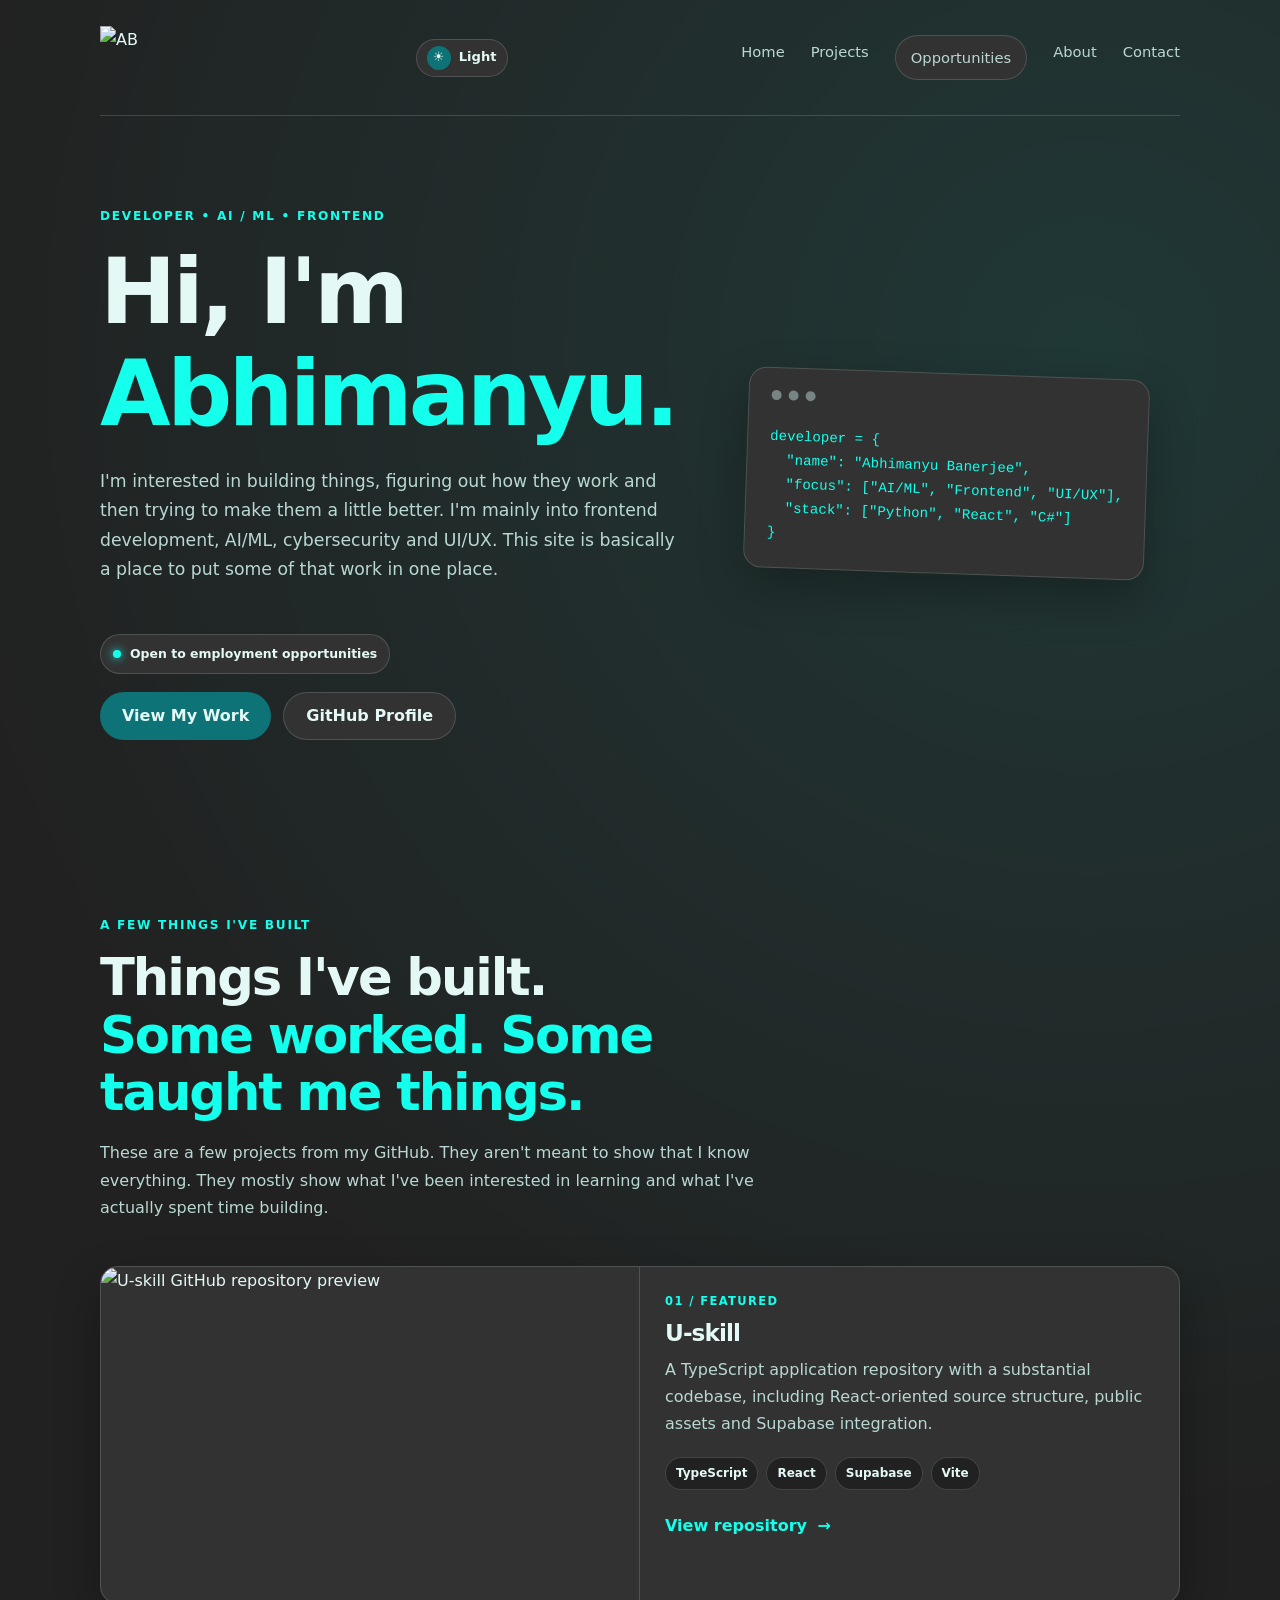
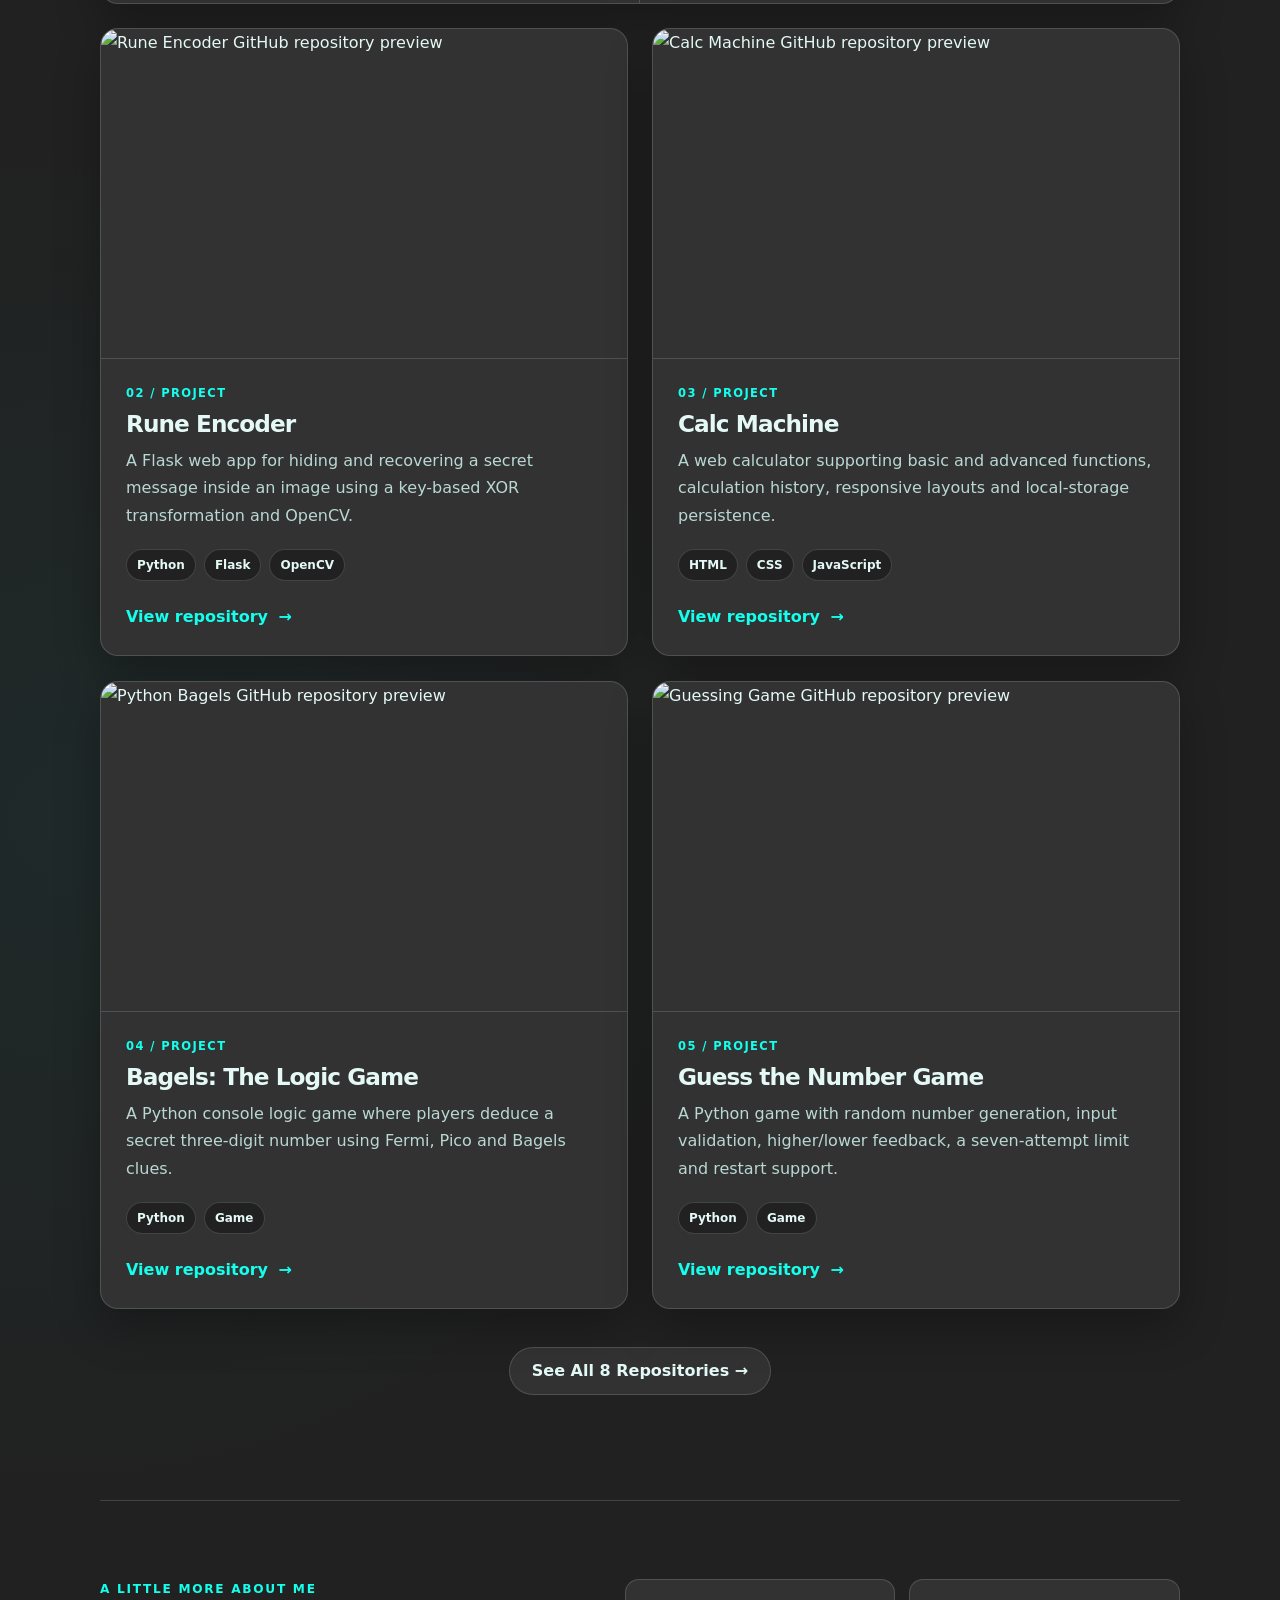
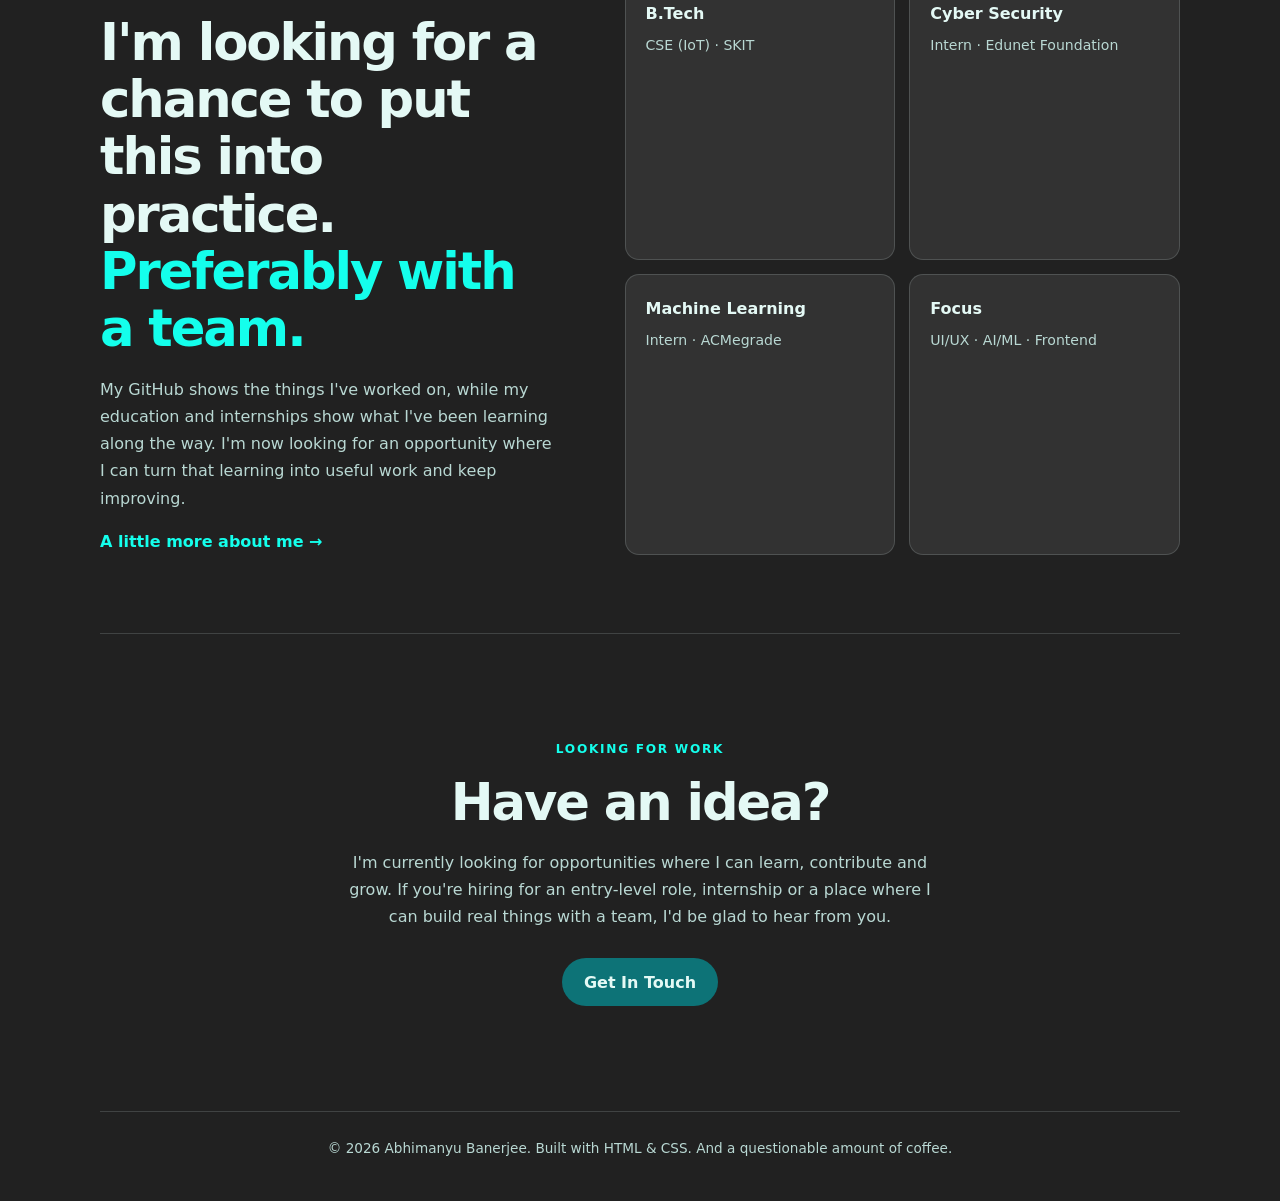
==== index.html @ d5d36a94 "Add files via upload" ====
<!DOCTYPE html>
<html lang="en">
<head>
    <meta charset="UTF-8">
    <meta name="viewport" content="width=device-width, initial-scale=1.0">
    <meta name="description" content="Abhimanyu Banerjee's developer portfolio, projects, experience and skills.">
    <title>Abhimanyu Banerjee | Developer Portfolio</title>
    <link rel="stylesheet" href="style.css">
    <script src="theme.js"></script>
</head>

<body>
    <header class="site-header">
        <a class="logo" href="index.html" aria-label="Abhimanyu Banerjee"><img src="assets/ab-logo.png" alt="AB"></a>
        <button class="theme-toggle" type="button">
    <span class="theme-icon" aria-hidden="true">☀</span>
    <span class="theme-label">Light</span>
</button>
        <nav class="nav" aria-label="Main navigation">
            <a href="#home">Home</a>
            <a href="#projects">Projects</a>
            <a href="public/opportunities.html" class="nav-opportunities">Opportunities</a>
            <a href="public/about.html">About</a>
            <a href="public/contact.html">Contact</a>
        </nav>
    </header>

    <main>
        <section class="hero" id="home">
            <div class="hero-content">
                <p class="eyebrow">DEVELOPER • AI / ML • FRONTEND</p>
                <h1>Hi, I'm <span>Abhimanyu.</span></h1>
                <p class="hero-text">
                    I'm interested in building things, figuring out how they work and then trying
                    to make them a little better. I'm mainly into frontend development,
                    AI/ML, cybersecurity and UI/UX. This site is basically a place to
                    put some of that work in one place.
                </p>
                <div class="availability-badge">Open to employment opportunities</div>
                <div class="hero-actions">
                    <a class="button primary" href="#projects">View My Work</a>
                    <a class="button secondary" href="https://github.com/SAMA-bot" target="_blank" rel="noopener noreferrer">GitHub Profile</a>
                </div>
            </div>

            <div class="hero-card" aria-hidden="true">
                <div class="code-window">
                    <div class="window-dots"><span></span><span></span><span></span></div>
                    <pre><code>developer = {
  "name": "Abhimanyu Banerjee",
  "focus": ["AI/ML", "Frontend", "UI/UX"],
  "stack": ["Python", "React", "C#"]
}</code></pre>
                </div>
            </div>
        </section>

        <section class="projects-section" id="projects">
            <div class="section-heading">
                <p class="eyebrow">A FEW THINGS I'VE BUILT</p>
                <h2>Things I've built.<br><span>Some worked. Some taught me things.</span></h2>
                <p>
                    These are a few projects from my GitHub. They aren't meant to show that I know
                    everything. They mostly show what I've been interested in learning and
                    what I've actually spent time building.
                </p>
            </div>

            <div class="project-grid">
                <article class="project-card featured">
                    <a class="project-image-link" href="https://github.com/SAMA-bot/U-skill" target="_blank" rel="noopener noreferrer">
                        <img src="https://opengraph.githubassets.com/1/SAMA-bot/U-skill" alt="U-skill GitHub repository preview">
                    </a>
                    <div class="project-content">
                        <p class="project-number">01 / FEATURED</p>
                        <h3>U-skill</h3>
                        <p>
                            A TypeScript application repository with a substantial codebase,
                            including React-oriented source structure, public assets and
                            Supabase integration.
                        </p>
                        <div class="tech-tags">
                            <span>TypeScript</span><span>React</span><span>Supabase</span><span>Vite</span>
                        </div>
                        <a class="project-link" href="https://github.com/SAMA-bot/U-skill" target="_blank" rel="noopener noreferrer">View repository <span>→</span></a>
                    </div>
                </article>

                <article class="project-card">
                    <a class="project-image-link" href="https://github.com/SAMA-bot/rune-encoder" target="_blank" rel="noopener noreferrer">
                        <img src="https://opengraph.githubassets.com/1/SAMA-bot/rune-encoder" alt="Rune Encoder GitHub repository preview">
                    </a>
                    <div class="project-content">
                        <p class="project-number">02 / PROJECT</p>
                        <h3>Rune Encoder</h3>
                        <p>A Flask web app for hiding and recovering a secret message inside an image using a key-based XOR transformation and OpenCV.</p>
                        <div class="tech-tags"><span>Python</span><span>Flask</span><span>OpenCV</span></div>
                        <a class="project-link" href="https://github.com/SAMA-bot/rune-encoder" target="_blank" rel="noopener noreferrer">View repository <span>→</span></a>
                    </div>
                </article>

                <article class="project-card">
                    <a class="project-image-link" href="https://github.com/SAMA-bot/Calc-Machine" target="_blank" rel="noopener noreferrer">
                        <img src="https://opengraph.githubassets.com/1/SAMA-bot/Calc-Machine" alt="Calc Machine GitHub repository preview">
                    </a>
                    <div class="project-content">
                        <p class="project-number">03 / PROJECT</p>
                        <h3>Calc Machine</h3>
                        <p>A web calculator supporting basic and advanced functions, calculation history, responsive layouts and local-storage persistence.</p>
                        <div class="tech-tags"><span>HTML</span><span>CSS</span><span>JavaScript</span></div>
                        <a class="project-link" href="https://github.com/SAMA-bot/Calc-Machine" target="_blank" rel="noopener noreferrer">View repository <span>→</span></a>
                    </div>
                </article>

                <article class="project-card">
                    <a class="project-image-link" href="https://github.com/SAMA-bot/python-bagle" target="_blank" rel="noopener noreferrer">
                        <img src="https://opengraph.githubassets.com/1/SAMA-bot/python-bagle" alt="Python Bagels GitHub repository preview">
                    </a>
                    <div class="project-content">
                        <p class="project-number">04 / PROJECT</p>
                        <h3>Bagels: The Logic Game</h3>
                        <p>A Python console logic game where players deduce a secret three-digit number using Fermi, Pico and Bagels clues.</p>
                        <div class="tech-tags"><span>Python</span><span>Game</span></div>
                        <a class="project-link" href="https://github.com/SAMA-bot/python-bagle" target="_blank" rel="noopener noreferrer">View repository <span>→</span></a>
                    </div>
                </article>

                <article class="project-card">
                    <a class="project-image-link" href="https://github.com/SAMA-bot/Guessing-Game" target="_blank" rel="noopener noreferrer">
                        <img src="https://opengraph.githubassets.com/1/SAMA-bot/Guessing-Game" alt="Guessing Game GitHub repository preview">
                    </a>
                    <div class="project-content">
                        <p class="project-number">05 / PROJECT</p>
                        <h3>Guess the Number Game</h3>
                        <p>A Python game with random number generation, input validation, higher/lower feedback, a seven-attempt limit and restart support.</p>
                        <div class="tech-tags"><span>Python</span><span>Game</span></div>
                        <a class="project-link" href="https://github.com/SAMA-bot/Guessing-Game" target="_blank" rel="noopener noreferrer">View repository <span>→</span></a>
                    </div>
                </article>
            </div>

            <div class="all-projects">
                <a class="button secondary" href="https://github.com/SAMA-bot?tab=repositories" target="_blank" rel="noopener noreferrer">See All 8 Repositories →</a>
            </div>
        </section>

        <section class="resume-strip">
            <div>
                <p class="eyebrow">A LITTLE MORE ABOUT ME</p>
                <h2>I'm looking for a chance to put this into practice.<br><span>Preferably with a team.</span></h2>
                <p>
                    My GitHub shows the things I've worked on, while my education and internships
                    show what I've been learning along the way. I'm now looking for an
                    opportunity where I can turn that learning into useful work and keep improving.
                </p>
                <a class="text-link" href="public/about.html">A little more about me →</a>
            </div>

            <div class="resume-facts">
                <div class="fact"><strong>B.Tech</strong><span>CSE (IoT) · SKIT</span></div>
                <div class="fact"><strong>Cyber Security</strong><span>Intern · Edunet Foundation</span></div>
                <div class="fact"><strong>Machine Learning</strong><span>Intern · ACMegrade</span></div>
                <div class="fact"><strong>Focus</strong><span>UI/UX · AI/ML · Frontend</span></div>
            </div>
        </section>

        <section class="contact-cta">
            <p class="eyebrow">LOOKING FOR WORK</p>
            <h2>Have an idea?</h2>
            <p>I'm currently looking for opportunities where I can learn, contribute and grow.
                    If you're hiring for an entry-level role, internship or a place where I can
                    build real things with a team, I'd be glad to hear from you.</p>
            <a class="button primary" href="public/contact.html">Get In Touch</a>
        </section>
    </main>

    <footer class="site-footer">
        <p>© 2026 Abhimanyu Banerjee. Built with HTML &amp; CSS. And a questionable amount of coffee.</p>
    </footer>
</body>
</html>
---- style.css ----
/* =========================================
   Portfolio Website
   Reworked using resume + GitHub as sources
   ========================================= */

:root {
    --bg: #212121;
    --surface: #323232;
    --surface-hover: #3b3b3b;
    --text: #E4F9F5;
    --muted: #b9d8d3;
    --accent: #0D7377;
    --accent-hover: #14FFEC;
    --border: rgba(228, 249, 245, 0.16);
    --input-bg: #212121;
    --button-text: #E4F9F5;
    --shadow: 0 18px 45px rgba(0, 0, 0, 0.28);
    --radius: 18px;
    --max-width: 1080px;
}

[data-theme="light"] {
    --bg: #E4F9F5;
    --surface: #30E3CA;
    --surface-hover: #a8eee3;
    --text: #40514E;
    --muted: #40514E;
    --accent: #11999E;
    --accent-hover: #0D7377;
    --border: rgba(64, 81, 78, 0.20);
    --input-bg: #f4fffd;
    --button-text: #E4F9F5;
    --shadow: 0 18px 45px rgba(64, 81, 78, 0.14);
}

* { box-sizing: border-box; }

html { scroll-behavior: smooth; }

body {
    margin: 0;
    min-height: 100vh;
    background:
        radial-gradient(circle at 85% 8%, rgba(20, 255, 236, 0.10), transparent 28%),
        radial-gradient(circle at 5% 55%, rgba(13, 115, 119, 0.10), transparent 25%),
        var(--bg);
    color: var(--text);
    font-family: Inter, ui-sans-serif, system-ui, -apple-system, BlinkMacSystemFont,
        "Segoe UI", sans-serif;
    line-height: 1.7;
}

a { color: inherit; text-decoration: none; }
img { display: block; max-width: 100%; }

main {
    width: min(var(--max-width), calc(100% - 48px));
    margin: 0 auto;
}

.site-header {
    width: min(var(--max-width), calc(100% - 48px));
    margin: 0 auto;
    padding: 26px 0;
    display: flex;
    align-items: center;
    justify-content: space-between;
    border-bottom: 1px solid var(--border);
}

.logo {
    display: inline-flex;
    align-items: center;
    width: 82px;
    height: 63px;
}

.logo img {
    width: 82px;
    height: 63px;
    object-fit: contain;
}

.nav {
    display: flex;
    gap: 26px;
    flex-wrap: wrap;
    justify-content: flex-end;
}

.nav a {
    color: var(--muted);
    font-size: 0.92rem;
    transition: color 180ms ease;
}

.nav a:hover { color: var(--text); }

.eyebrow {
    margin: 0 0 14px;
    color: var(--accent-hover);
    font-size: 0.76rem;
    font-weight: 800;
    letter-spacing: 0.14em;
}

h1, h2, h3 {
    line-height: 1.12;
    letter-spacing: -0.04em;
}

h1 {
    margin: 0 0 22px;
    font-size: clamp(3rem, 8vw, 5.7rem);
}

h1 span, h2 span { color: var(--accent-hover); }

h2 {
    margin: 0 0 18px;
    font-size: clamp(2rem, 5vw, 3.2rem);
}

h3 { margin: 0 0 10px; font-size: 1.45rem; }

p { color: var(--muted); }

.button {
    display: inline-flex;
    align-items: center;
    justify-content: center;
    min-height: 48px;
    padding: 0 22px;
    border-radius: 999px;
    font-weight: 750;
    transition: transform 180ms ease, background 180ms ease, border-color 180ms ease;
}

.button:hover { transform: translateY(-3px); }

.button.primary { background: var(--accent); color: var(--button-text); }
.button.primary:hover { background: var(--accent-hover); }

.button.secondary {
    border: 1px solid var(--border);
    background: var(--surface);
    color: var(--text);
}

.button.secondary:hover {
    border-color: rgba(20, 255, 236, 0.55);
    background: var(--surface-hover);
}

/* Hero */
.hero {
    min-height: 650px;
    padding: 90px 0 105px;
    display: grid;
    grid-template-columns: 1.1fr 0.9fr;
    gap: 70px;
    align-items: center;
}

.hero-text {
    max-width: 650px;
    margin: 0 0 30px;
    font-size: 1.08rem;
}

.hero-actions { display: flex; flex-wrap: wrap; gap: 12px; }

.hero-card { display: flex; justify-content: center; }

.code-window {
    width: 100%;
    padding: 22px;
    border: 1px solid var(--border);
    border-radius: var(--radius);
    background: var(--surface);
    box-shadow: var(--shadow);
    transform: rotate(2deg);
    transition: transform 250ms ease;
}

.code-window:hover { transform: rotate(0deg) translateY(-5px); }

.window-dots { display: flex; gap: 7px; margin-bottom: 25px; }
.window-dots span {
    width: 10px; height: 10px; border-radius: 50%;
    background: var(--muted); opacity: 0.5;
}

.code-window pre { margin: 0; overflow-x: auto; }
.code-window code {
    color: var(--accent-hover);
    font-family: "SFMono-Regular", Consolas, "Liberation Mono", monospace;
    font-size: 0.88rem;
}

/* Projects */
.projects-section { padding: 70px 0 105px; }

.section-heading { max-width: 700px; margin-bottom: 45px; }
.section-heading p:last-child { margin-bottom: 0; }

.project-grid {
    display: grid;
    grid-template-columns: repeat(2, 1fr);
    gap: 24px;
}

.project-card {
    overflow: hidden;
    border: 1px solid var(--border);
    border-radius: var(--radius);
    background: var(--surface);
    box-shadow: var(--shadow);
    transition: transform 220ms ease, border-color 220ms ease;
}

.project-card:hover {
    transform: translateY(-7px);
    border-color: rgba(20, 255, 236, 0.40);
}

.project-card.featured {
    grid-column: span 2;
    display: grid;
    grid-template-columns: 1fr 1fr;
}

.project-image-link {
    display: block;
    overflow: hidden;
    border-bottom: 1px solid var(--border);
}

.project-card.featured .project-image-link {
    border-bottom: 0;
    border-right: 1px solid var(--border);
}

.project-image-link img {
    width: 100%;
    aspect-ratio: 16 / 10;
    object-fit: cover;
    transition: transform 350ms ease;
}

.project-card:hover .project-image-link img { transform: scale(1.035); }

.project-content { padding: 25px; }

.project-number {
    margin: 0 0 8px;
    color: var(--accent-hover);
    font-size: 0.72rem;
    font-weight: 800;
    letter-spacing: 0.12em;
}

.project-content p:not(.project-number) { margin: 0 0 20px; }

.tech-tags {
    display: flex;
    flex-wrap: wrap;
    gap: 8px;
    margin: 0 0 22px;
}

.tech-tags span {
    padding: 5px 10px;
    border: 1px solid var(--border);
    border-radius: 999px;
    color: var(--text);
    background: var(--input-bg);
    font-size: 0.75rem;
    font-weight: 700;
}

.project-link, .text-link {
    color: var(--accent-hover);
    font-weight: 750;
}

.project-link span {
    display: inline-block;
    margin-left: 5px;
    transition: transform 180ms ease;
}

.project-link:hover span { transform: translateX(5px); }

.all-projects {
    display: flex;
    justify-content: center;
    margin-top: 38px;
}

/* About / resume snapshot */
.resume-strip {
    padding: 78px 0;
    display: grid;
    grid-template-columns: 0.9fr 1.1fr;
    gap: 70px;
    border-top: 1px solid var(--border);
    border-bottom: 1px solid var(--border);
}

.resume-strip p { margin-top: 0; }

.resume-facts {
    display: grid;
    grid-template-columns: repeat(2, 1fr);
    gap: 14px;
}

.fact {
    padding: 20px;
    border: 1px solid var(--border);
    border-radius: 14px;
    background: var(--surface);
}

.fact strong {
    display: block;
    margin-bottom: 4px;
    color: var(--text);
}

.fact span { color: var(--muted); font-size: 0.88rem; }

/* Contact CTA */
.contact-cta {
    padding: 105px 0;
    text-align: center;
}

.contact-cta p:not(.eyebrow) {
    max-width: 600px;
    margin: 0 auto 28px;
}

.site-footer {
    width: min(var(--max-width), calc(100% - 48px));
    margin: 0 auto;
    padding: 25px 0 40px;
    border-top: 1px solid var(--border);
    text-align: center;
}

.site-footer p { margin: 0; font-size: 0.85rem; }

@media (max-width: 820px) {
    .hero, .resume-strip { grid-template-columns: 1fr; gap: 42px; }
    .project-card.featured { grid-column: auto; display: block; }
    .project-card.featured .project-image-link {
        border-right: 0;
        border-bottom: 1px solid var(--border);
    }
}

@media (max-width: 600px) {
    main, .site-header, .site-footer {
        width: min(100% - 36px, var(--max-width));
    }

    .site-header { align-items: flex-start; gap: 18px; }
    .nav { gap: 12px; }
    .nav a { font-size: 0.8rem; }

    h1 { font-size: 3.1rem; }
    .hero { min-height: auto; padding: 58px 0 75px; }
    .projects-section, .contact-cta { padding-top: 65px; padding-bottom: 75px; }
    .resume-facts, .project-grid { grid-template-columns: 1fr; }
}

@media (prefers-reduced-motion: reduce) {
    html { scroll-behavior: auto; }
    *, *::before { transition-duration: 0.01ms !important; }
}

/* Theme switcher */
.theme-toggle {
    display: inline-flex;
    align-items: center;
    gap: 8px;
    min-height: 38px;
    padding: 6px 10px;
    border: 1px solid var(--border);
    border-radius: 999px;
    background: var(--surface);
    color: var(--text);
    cursor: pointer;
    font: inherit;
    font-size: 0.82rem;
    font-weight: 750;
    transition: transform 180ms ease, border-color 180ms ease, background 180ms ease;
}

.theme-toggle:hover {
    transform: translateY(-2px);
    border-color: var(--accent-hover);
}

.theme-toggle .theme-icon {
    display: inline-grid;
    width: 24px;
    height: 24px;
    place-items: center;
    border-radius: 50%;
    background: var(--accent);
    color: var(--button-text);
    font-size: 0.82rem;
}

[data-theme="light"] .theme-toggle .theme-icon {
    background: var(--accent);
}

.availability-badge {
    display: inline-flex;
    align-items: center;
    gap: 9px;
    width: fit-content;
    margin-top: 20px;
    padding: 8px 12px;
    border: 1px solid var(--border);
    border-radius: 999px;
    background: var(--surface);
    color: var(--text);
    font-size: 0.78rem;
    font-weight: 750;
    margin-bottom: 18px;
}

.availability-badge::before {
    content: "";
    width: 8px;
    height: 8px;
    border-radius: 50%;
    background: var(--accent-hover);
    box-shadow: 0 0 10px var(--accent-hover);
}

/* Step 6: employment-focused sections */
.looking-for {
    padding: 90px 0 100px;
    border-top: 1px solid var(--border);
}

.looking-for .section-heading {
    max-width: 720px;
    margin-bottom: 42px;
}

.looking-for .section-heading p:last-child {
    margin-bottom: 0;
}

.looking-grid {
    display: grid;
    grid-template-columns: repeat(3, 1fr);
    gap: 18px;
}

.looking-grid article {
    padding: 28px;
    border: 1px solid var(--border);
    border-radius: var(--radius);
    background: var(--surface);
    box-shadow: var(--shadow);
}

.looking-grid article > span {
    color: var(--accent-hover);
    font-size: 0.72rem;
    font-weight: 800;
    letter-spacing: 0.12em;
}

.looking-grid h3 {
    margin: 22px 0 10px;
    font-size: 1.2rem;
}

.looking-grid p {
    margin: 0;
}

.about-cta {
    margin: 75px 0 95px;
    padding: 48px;
    border: 1px solid var(--border);
    border-radius: var(--radius);
    background: var(--surface);
    text-align: center;
    box-shadow: var(--shadow);
}

.about-cta p:not(.eyebrow) {
    max-width: 650px;
    margin: 0 auto 28px;
}

@media (max-width: 820px) {
    .looking-grid {
        grid-template-columns: 1fr;
    }
}

@media (max-width: 600px) {
    .looking-for {
        padding: 65px 0 75px;
    }

    .about-cta {
        margin: 55px 0 70px;
        padding: 30px 22px;
    }
}


/* =========================================
   Step 7 — Final visual polish
   Subtle motion, focus states and depth.
   No project/resume data is changed.
   ========================================= */

/* Smooth page entrance */
body {
    animation: page-in 420ms ease both;
}

@keyframes page-in {
    from { opacity: 0; }
    to { opacity: 1; }
}

/* Header */
.site-header {
    position: relative;
}

.logo {
    transition: transform 180ms ease, filter 180ms ease;
}

.logo:hover {
    transform: translateY(-2px);
    filter: drop-shadow(0 0 12px rgba(20, 255, 236, 0.24));
}

.nav a {
    position: relative;
    padding: 4px 0;
}

.nav a::after {
    content: "";
    position: absolute;
    left: 0;
    right: 100%;
    bottom: 0;
    height: 2px;
    border-radius: 999px;
    background: var(--accent-hover);
    transition: right 180ms ease;
}

.nav a:hover::after,
.nav a:focus-visible::after {
    right: 0;
}

/* Hero */
.hero-content {
    animation: hero-copy-in 600ms 80ms cubic-bezier(.2,.8,.2,1) both;
}

.hero-card {
    animation: hero-card-in 700ms 180ms cubic-bezier(.2,.8,.2,1) both;
}

@keyframes hero-copy-in {
    from { opacity: 0; transform: translateY(16px); }
    to { opacity: 1; transform: translateY(0); }
}

@keyframes hero-card-in {
    from { opacity: 0; transform: translateY(20px); }
    to { opacity: 1; transform: translateY(0); }
}

.code-window {
    transition: transform 280ms ease, box-shadow 280ms ease, border-color 280ms ease;
}

.code-window:hover {
    box-shadow: 0 22px 55px rgba(0, 0, 0, 0.34);
    border-color: rgba(20, 255, 236, 0.30);
}

/* Availability badge */
.availability-badge {
    transition: transform 180ms ease, border-color 180ms ease, background 180ms ease;
}

.availability-badge:hover {
    transform: translateY(-2px);
    border-color: rgba(20, 255, 236, 0.34);
}

/* Buttons */
.button:focus-visible,
.theme-toggle:focus-visible,
.project-link:focus-visible,
.text-link:focus-visible,
.nav a:focus-visible,
.logo:focus-visible {
    outline: 2px solid var(--accent-hover);
    outline-offset: 4px;
}

/* Project cards */
.project-card {
    will-change: transform;
    transition:
        transform 240ms cubic-bezier(.2,.8,.2,1),
        border-color 220ms ease,
        box-shadow 240ms ease;
}

.project-card:hover {
    box-shadow: 0 24px 55px rgba(0, 0, 0, 0.24);
}

.project-card:nth-child(2) { transition-delay: 20ms; }
.project-card:nth-child(3) { transition-delay: 40ms; }
.project-card:nth-child(4) { transition-delay: 60ms; }
.project-card:nth-child(5) { transition-delay: 80ms; }

.tech-tags span {
    transition: transform 160ms ease, border-color 160ms ease, background 160ms ease;
}

.tech-tags span:hover {
    transform: translateY(-2px);
    border-color: rgba(20, 255, 236, 0.35);
    background: var(--surface-hover);
}

/* Employment cards */
.looking-grid article {
    transition: transform 220ms ease, border-color 220ms ease, box-shadow 220ms ease;
}

.looking-grid article:hover {
    transform: translateY(-5px);
    border-color: rgba(20, 255, 236, 0.35);
    box-shadow: 0 20px 45px rgba(0, 0, 0, 0.20);
}

/* Resume facts */
.fact {
    transition: transform 200ms ease, border-color 200ms ease;
}

.fact:hover {
    transform: translateY(-3px);
    border-color: rgba(20, 255, 236, 0.30);
}

/* Better selection color */
::selection {
    background: var(--accent-hover);
    color: var(--bg);
}

/* Keep motion accessible */
@media (prefers-reduced-motion: reduce) {
    body,
    .hero-content,
    .hero-card {
        animation: none !important;
    }

    .logo,
    .code-window,
    .button,
    .project-card,
    .looking-grid article,
    .fact,
    .availability-badge,
    .tech-tags span {
        transition: none !important;
    }
}

/* Opportunities navigation button */
.nav a.nav-opportunities {
    padding: 9px 15px;
    border: 1px solid var(--border);
    border-radius: 999px;
    background: var(--surface);
    transition: transform 180ms ease, border-color 180ms ease, background 180ms ease, box-shadow 180ms ease;
}

.nav a.nav-opportunities::after {
    display: none;
}

.nav a.nav-opportunities:hover,
.nav a.nav-opportunities:focus-visible {
    transform: translateY(-2px);
    border-color: var(--accent-hover);
    background: var(--surface-hover);
    box-shadow: 0 8px 22px rgba(0, 0, 0, 0.16);
}

.nav a.nav-opportunities:active {
    transform: translateY(0);
}

/* Opportunities page */
.opportunities-page {
    padding: 100px 0 80px;
}

.page-intro {
    max-width: 820px;
    margin-bottom: 55px;
}

.page-intro h1 {
    margin: 16px 0 22px;
    font-size: clamp(3rem, 7vw, 6rem);
    line-height: 0.98;
    letter-spacing: -0.05em;
}

.page-lead {
    max-width: 760px;
    font-size: 1.2rem;
    line-height: 1.75;
}

.opportunity-content {
    display: grid;
    grid-template-columns: repeat(3, 1fr);
    gap: 18px;
}

.opportunity-card {
    padding: 32px;
    border: 1px solid var(--border);
    border-radius: var(--radius);
    background: var(--surface);
    box-shadow: var(--shadow);
    transition: transform 220ms ease, border-color 220ms ease, box-shadow 220ms ease;
}

.opportunity-card:hover {
    transform: translateY(-5px);
    border-color: rgba(20, 255, 236, 0.35);
    box-shadow: 0 20px 45px rgba(0, 0, 0, 0.20);
}

.opportunity-card > span {
    color: var(--accent-hover);
    font-size: 0.72rem;
    font-weight: 800;
    letter-spacing: 0.12em;
}

.opportunity-card h2 {
    margin: 22px 0 12px;
    font-size: 1.35rem;
}

.opportunity-card p {
    margin: 0;
    line-height: 1.7;
}

.opportunity-footer {
    max-width: 760px;
    margin: 90px auto 20px;
    padding: 46px;
    border: 1px solid var(--border);
    border-radius: var(--radius);
    background: var(--surface);
    box-shadow: var(--shadow);
    text-align: center;
}

.opportunity-footer h2 {
    margin: 14px 0;
}

.opportunity-footer > p:not(.eyebrow) {
    margin: 0 auto 28px;
    line-height: 1.7;
}

.opportunity-footer .hero-actions {
    justify-content: center;
}

@media (max-width: 820px) {
    .opportunity-content {
        grid-template-columns: 1fr;
    }
}

@media (max-width: 600px) {
    .opportunities-page {
        padding: 70px 0 55px;
    }

    .opportunity-footer {
        margin-top: 65px;
        padding: 30px 22px;
    }
}
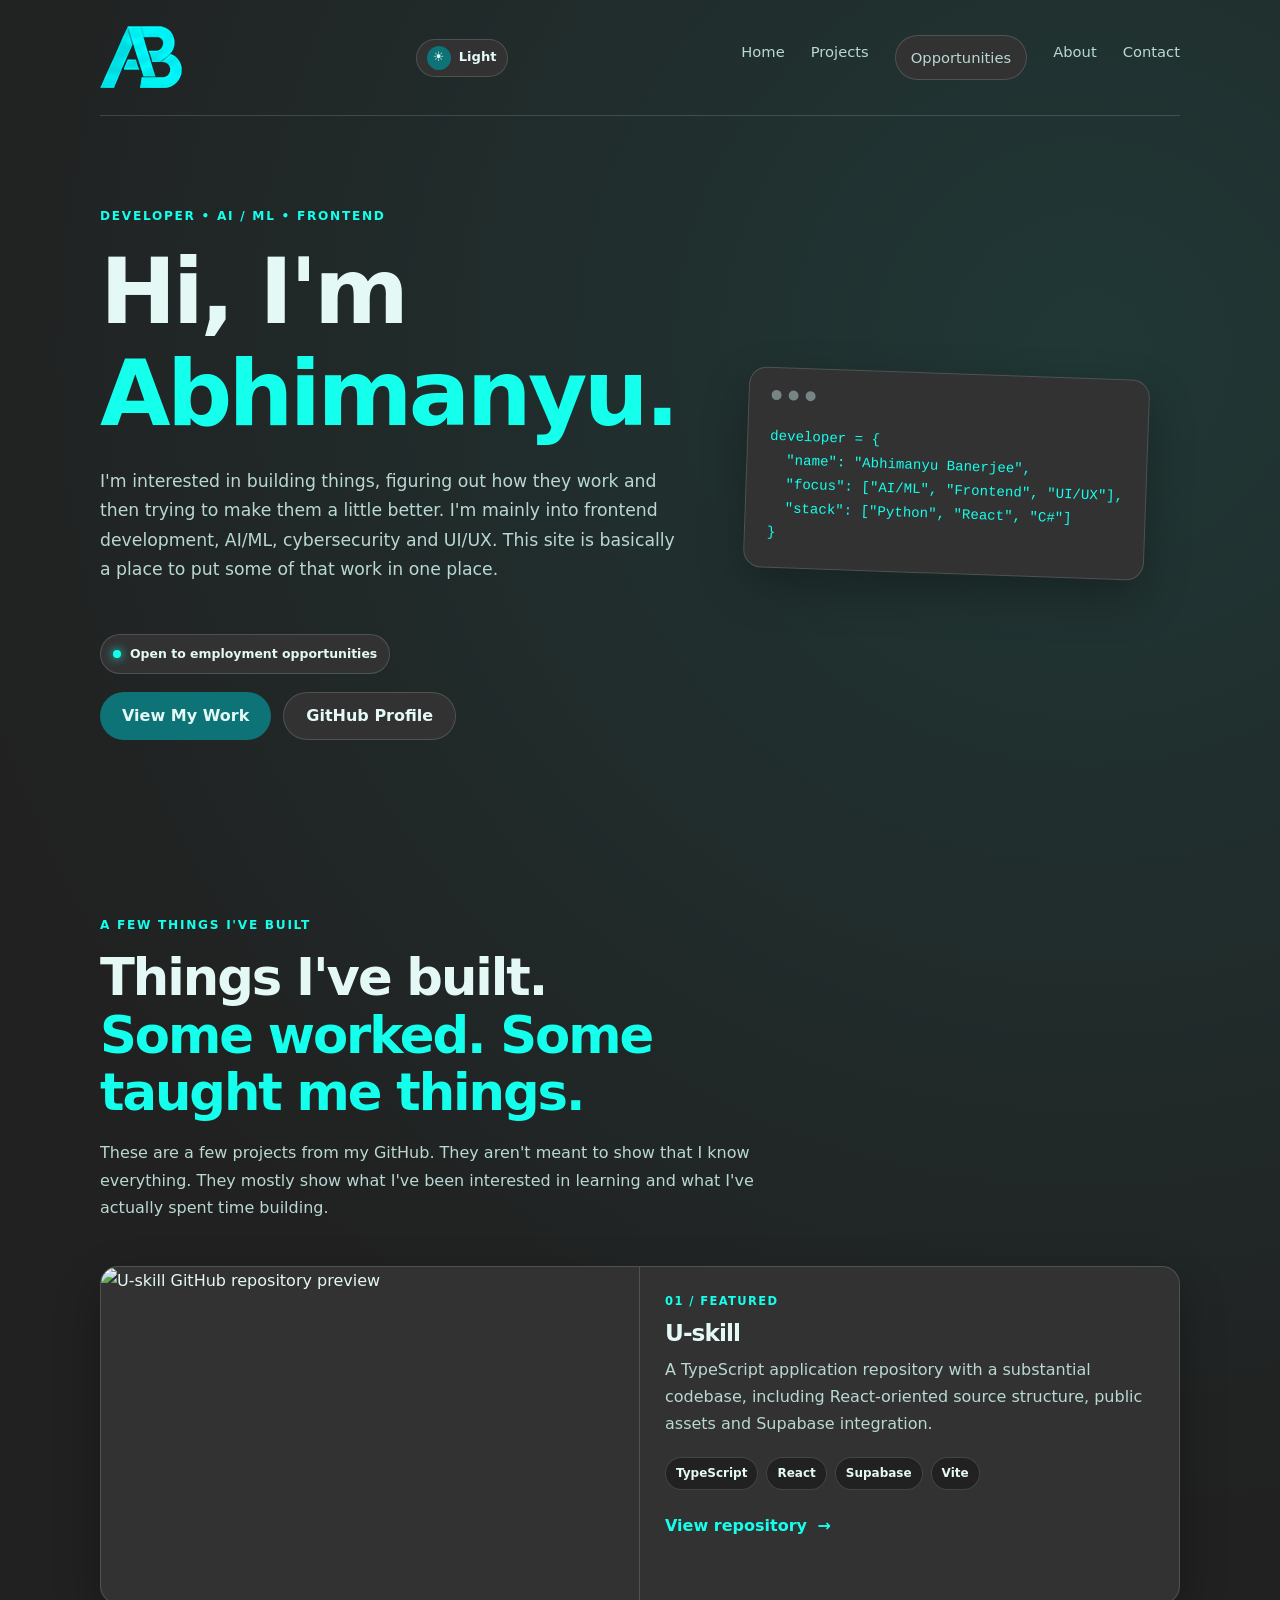
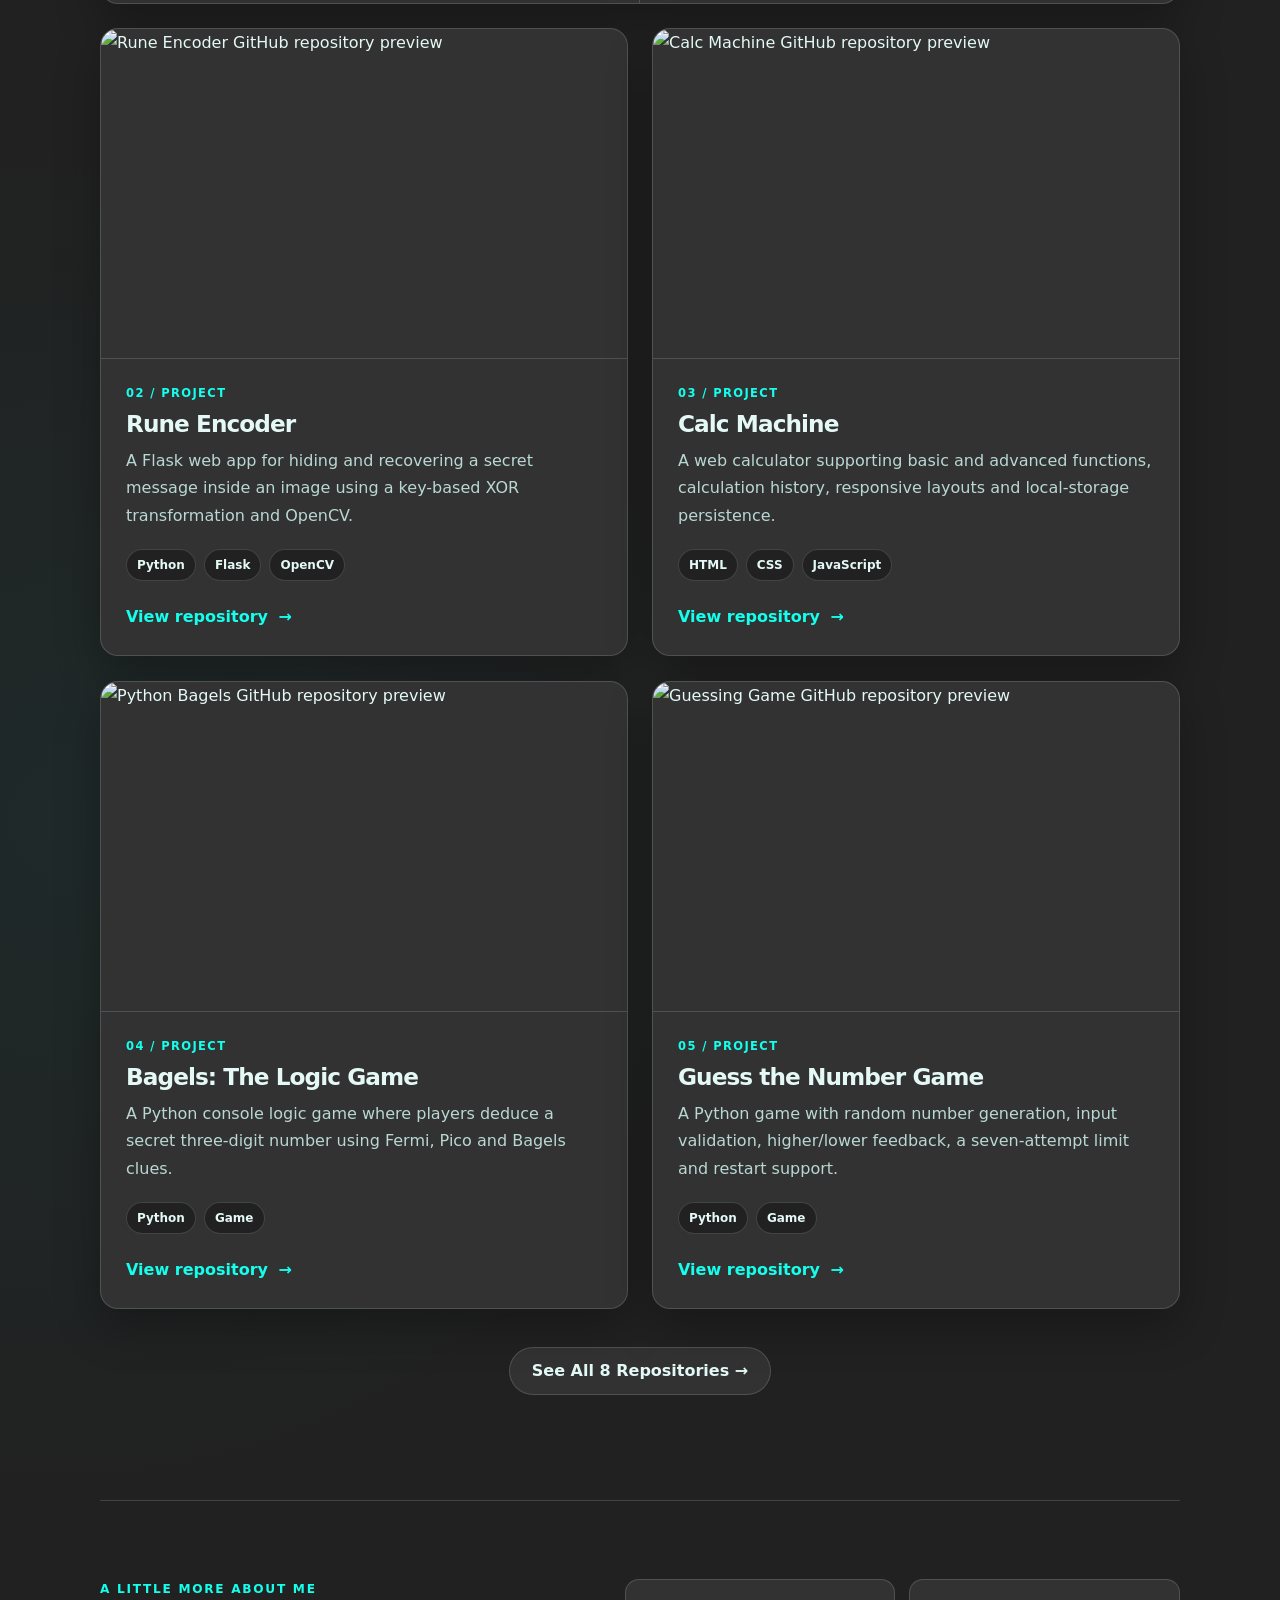
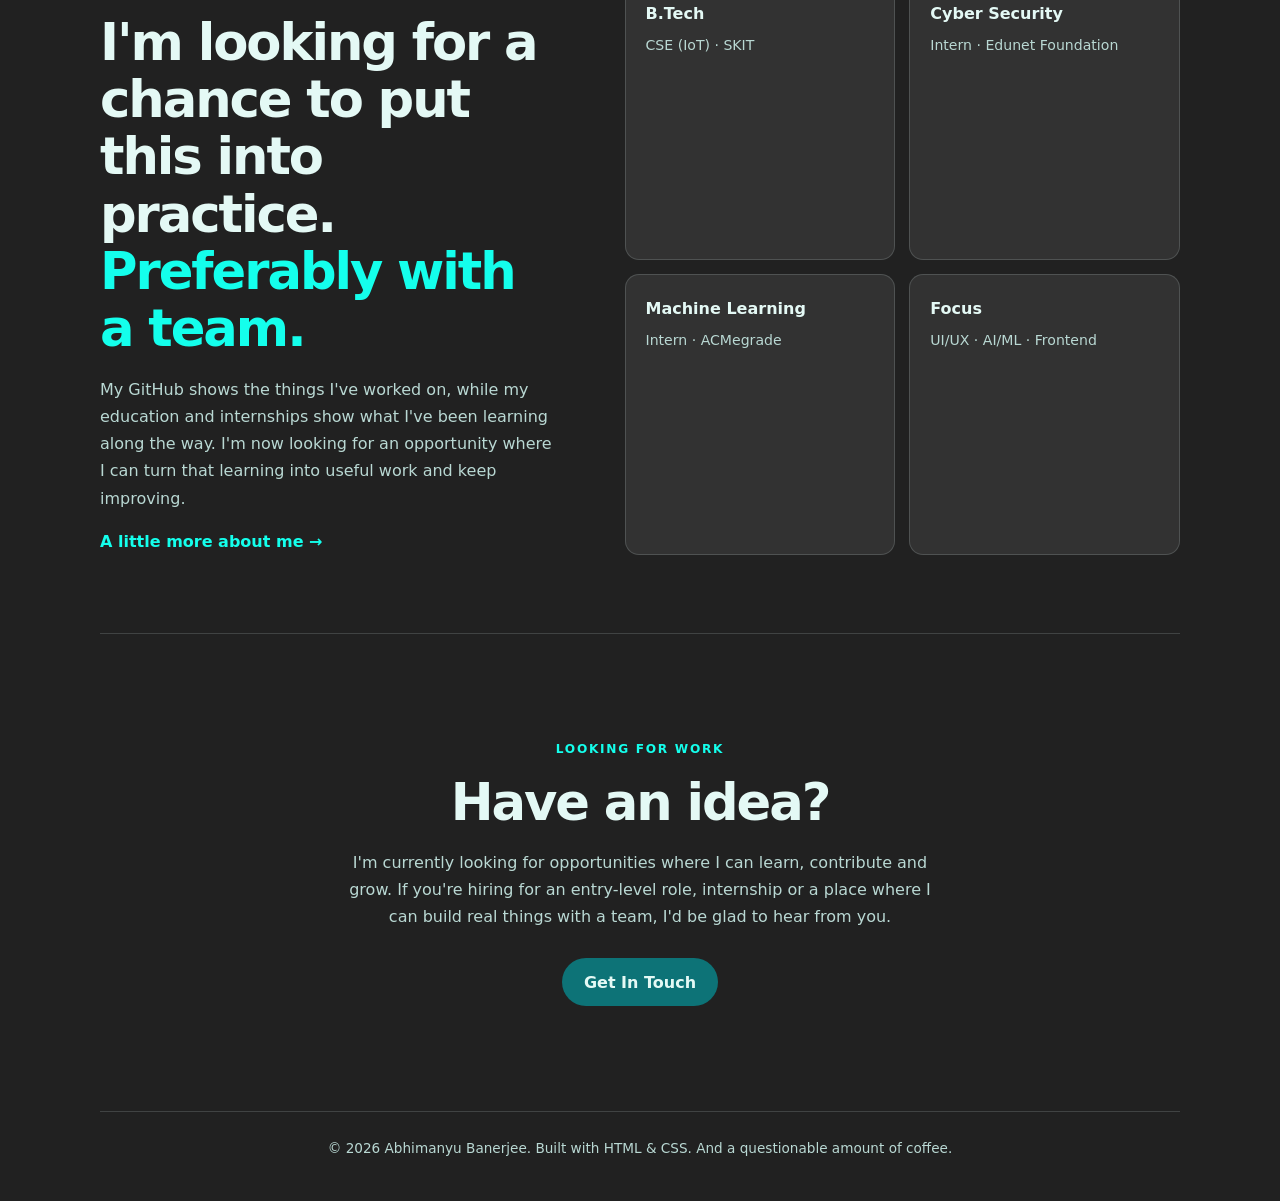
==== commit 612b16d6: "Update navigation links to remove 'public/' prefix" ====
--- a/index.html
+++ b/index.html
@@ -19,9 +19,9 @@
         <nav class="nav" aria-label="Main navigation">
             <a href="#home">Home</a>
             <a href="#projects">Projects</a>
-            <a href="public/opportunities.html" class="nav-opportunities">Opportunities</a>
-            <a href="public/about.html">About</a>
-            <a href="public/contact.html">Contact</a>
+            <a href="opportunities.html" class="nav-opportunities">Opportunities</a>
+            <a href="about.html">About</a>
+            <a href="contact.html">Contact</a>
         </nav>
     </header>
 
